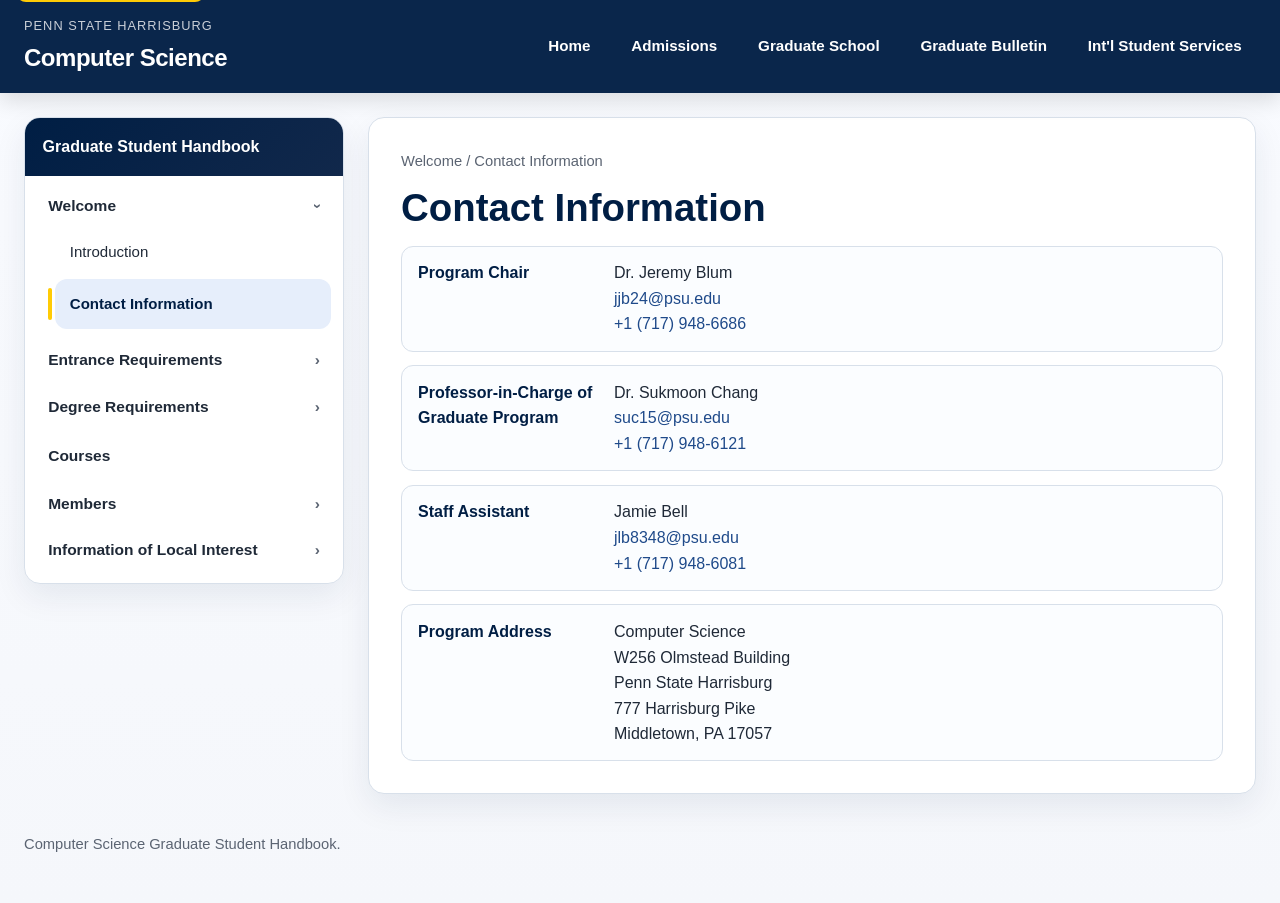
==== contact.html @ f16cbaa9 "Add files via upload" ====
<!DOCTYPE html>
<html lang="en">
<head>
  <meta charset="UTF-8" />
  <meta name="viewport" content="width=device-width, initial-scale=1.0" />
  <title>Computer Science Graduate Student Handbook | Contact Information</title>
  <link rel="stylesheet" href="style.css" />
  <script defer src="accordion.js"></script>
</head>
<body data-page="contact.html">
  <a class="skip-link" href="#main-content">Skip to main content</a>

  <header class="site-header">
    <div class="header-inner">
      <div class="site-branding">
        <p class="eyebrow">Penn State Harrisburg</p>
        <a class="site-title" href="index.html">Computer Science</a>
      </div>
      <nav class="top-nav" aria-label="Top menu">
        <a href="index.html">Home</a>
        <a href="https://harrisburg.psu.edu/admissions/graduate-admissions">Admissions</a>
        <a href="https://gradschool.psu.edu/">Graduate School</a>
        <a href="https://bulletins.psu.edu/graduate/">Graduate Bulletin</a>
        <a href="https://harrisburg.psu.edu/global/international-students">Int'l Student Services</a>
      </nav>
    </div>
  </header>

  <div class="layout">
    <aside class="sidebar" aria-label="Graduate handbook navigation">
      <div class="sidebar-card">
        <div class="sidebar-header">
          <h2>Graduate Student Handbook</h2>
        </div>
        <nav class="sidebar-nav" aria-label="Sidebar navigation">
          <div class="accordion-section" data-section="welcome">
            <button class="accordion-button" aria-expanded="false" aria-controls="panel-welcome">
              <span class="accordion-label">Welcome</span>
              <span class="chevron">›</span>
            </button>
            <div class="accordion-panel" id="panel-welcome" hidden>
              <a href="index.html">Introduction</a>
              <a href="contact.html">Contact Information</a>
            </div>
          </div>
          <!--<a class="sidebar-link" href="entrance.html">Entrance Requirements</a>-->
          <div class="accordion-section" data-section="entrance-requirements">
            <button class="accordion-button" aria-expanded="false" aria-controls="panel-entrance">
              <span class="accordion-label">Entrance Requirements</span>
              <span class="chevron">›</span>
            </button>
            <div class="accordion-panel" id="panel-entrance" hidden>
              <a href="entrance-ms.html">MS Program</a>
              <a href="entrance-iug.html">IUG</a>
            </div>
          </div>
          <div class="accordion-section" data-section="degree-requirements">
            <button class="accordion-button" aria-expanded="false" aria-controls="panel-degree">
              <span class="accordion-label">Degree Requirements</span>
              <span class="chevron">›</span>
            </button>
            <div class="accordion-panel" id="panel-degree" hidden>
              <a href="degree-ms.html">MS Program</a>
              <a href="degree-iug.html">IUG</a>
            </div>
          </div>
          <a class="sidebar-link" href="courses.html">Courses</a>
          <div class="accordion-section" data-section="members">
            <button class="accordion-button" aria-expanded="false" aria-controls="panel-members">
              <span class="accordion-label">Members</span>
              <span class="chevron">›</span>
            </button>
            <div class="accordion-panel" id="panel-members" hidden>
              <a href="students.html">Students</a>
              <a href="faculty.html">Faculty</a>
            </div>
          </div>
          <div class="accordion-section" data-section="local-interest">
            <button class="accordion-button" aria-expanded="false" aria-controls="panel-local-interest">
              <span class="accordion-label">Information of Local Interest</span>
              <span class="chevron">›</span>
            </button>
            <div class="accordion-panel" id="panel-local-interest" hidden>
              <a href="faq.html">FAQ</a>
              <a href="todolist.html">To Do List for New Students</a>
              <a href="sunlab-guide.html">SUN Lab Usage Guide</a>
              <a href="ethical-use.html">Ethical Uses of Computing Resources</a>
              <a href="https://www.registrar.psu.edu/academic-calendars/">Academic Calendar <span class="external-indicator">↗</span></a>
              <a href="https://www.facebook.com/pennstateharrisburg/">Facebook <span class="external-indicator">↗</span></a>
              <a href="https://www.instagram.com/pennstateharrisburg/">Instagram <span class="external-indicator">↗</span></a>
              <a href="https://www.linkedin.com/school/penn-state-harrisburg">LinkedIn <span class="external-indicator">↗</span></a>
              <a href="https://www.youtube.com/PennStateHarrisburg">Youtube <span class="external-indicator">↗</span></a>
            </div>
          </div>
        </nav>
      </div>
    </aside>

    <main id="main-content" class="content">
      <div class="page-card">
        <p class="breadcrumb">Welcome / Contact Information</p>
        <h1>Contact Information</h1>
 
        <div class="table-like">
          <div class="table-row">
            <strong>Program Chair</strong>
            <span>Dr. Jeremy Blum<br /><a href="mailto:jjb24@psu.edu">jjb24@psu.edu</a><br /><a href="tel:+17179486686">+1 (717) 948-6686</a></span>
          </div>
          <div class="table-row">
            <strong>Professor-in-Charge of Graduate Program</strong>
            <span>Dr. Sukmoon Chang<br /><a href="mailto:suc15@psu.edu">suc15@psu.edu</a><br /><a href="tel:+17179486121">+1 (717) 948-6121</a></span>
          </div>
          <div class="table-row">
            <strong>Staff Assistant</strong>
            <span>Jamie Bell<br /><a href="mailto:jlb8348@psu.edu">jlb8348@psu.edu</a><br /><a href="tel:+17179486081">+1 (717) 948-6081</a></span>
          </div>
          <div class="table-row">
            <strong>Program Address</strong>
            <span>Computer Science<br />W256 Olmstead Building<br />Penn State Harrisburg<br />777 Harrisburg Pike<br />Middletown, PA 17057</span>
          </div>
        </div>


	<!--
        <section>
          <h2>Recommended contact workflow</h2>
          <ol>
            <li>Contact the Graduate Program Coordinator for program questions, planning guidance, and general graduate handbook support.</li>
            <li>Contact the Program Chair for higher-level academic matters, approvals, or program-specific policy questions.</li>
            <li>Contact the Staff Assistant for administrative support and routine office coordination.</li>
          </ol>
        </section>

        <div class="callout">
          For the most efficient response, include your full name, Penn State email address, program status, and a short description of your question when reaching out.
        </div>
	-->

	
      </div>
    </main>
  </div>

  
  <footer class="site-footer">
    <p>Computer Science Graduate Student Handbook.</p>
  </footer>
</body>
</html>
---- style.css ----
:root {
  --psu-blue: #001e44;
  --psu-blue-2: #1f4a8a;
  --psu-navy: #11284b;
  --psu-gold: #ffcb05;
  --bg: #f5f7fb;
  --surface: #ffffff;
  --surface-2: #edf2f8;
  --border: #d8e0ea;
  --text: #1f2937;
  --muted: #5b6472;
  --shadow: 0 12px 32px rgba(17, 40, 75, 0.08);
  --radius: 16px;
  --sidebar-width: 320px;
  --content-max: 960px;
}

* {
  box-sizing: border-box;
}

html {
  scroll-behavior: smooth;
}

body {
  margin: 0;
  font-family: Inter, Arial, Helvetica, sans-serif;
  color: var(--text);
  background: linear-gradient(180deg, #f9fbff 0%, var(--bg) 100%);
  line-height: 1.6;
}

img {
  max-width: 100%;
}

a {
  color: var(--psu-blue-2);
  text-decoration: none;
}

a:hover {
  text-decoration: underline;
}

button,
a {
  transition: background 0.2s ease, color 0.2s ease, transform 0.2s ease;
}

:focus-visible {
  outline: 3px solid var(--psu-gold);
  outline-offset: 3px;
}

.skip-link {
  position: absolute;
  left: 1rem;
  top: -3rem;
  background: var(--psu-gold);
  color: #111827;
  padding: 0.75rem 1rem;
  border-radius: 10px;
  font-weight: 700;
  z-index: 1000;
}

.skip-link:focus {
  top: 1rem;
}

.site-header {
  position: sticky;
  top: 0;
  z-index: 100;
  background: rgba(0, 30, 68, 0.96);
  color: #fff;
  backdrop-filter: blur(10px);
  box-shadow: 0 8px 20px rgba(0, 0, 0, 0.12);
}

.header-inner {
  max-width: 1440px;
  margin: 0 auto;
  padding: 1rem 1.5rem;
  display: flex;
  align-items: center;
  justify-content: space-between;
  gap: 1.5rem;
}

.site-branding {
  min-width: 240px;
}

.eyebrow {
  margin: 0 0 0.15rem;
  font-size: 0.8rem;
  letter-spacing: 0.08em;
  text-transform: uppercase;
  color: rgba(255, 255, 255, 0.78);
}

.site-title {
  display: inline-block;
  color: #fff;
  font-size: 1.5rem;
  font-weight: 800;
  letter-spacing: -0.02em;
}

.site-title:hover {
  text-decoration: none;
}

.top-nav {
  display: flex;
  align-items: center;
  justify-content: flex-end;
  flex-wrap: wrap;
  gap: 0.75rem;
}

.top-nav a {
  color: #fff;
  padding: 0.6rem 0.9rem;
  border-radius: 999px;
  font-weight: 600;
  font-size: 0.95rem;
}

.top-nav a:hover,
.top-nav a:focus-visible {
  text-decoration: none;
  background: rgba(255, 255, 255, 0.12);
}

.layout {
  max-width: 1440px;
  margin: 0 auto;
  padding: 1.5rem;
  display: grid;
  grid-template-columns: minmax(260px, var(--sidebar-width)) minmax(0, 1fr);
  gap: 1.5rem;
  align-items: start;
}

.sidebar {
  position: sticky;
  top: 98px;
}

.sidebar-card,
.page-card {
  background: var(--surface);
  border: 1px solid var(--border);
  border-radius: var(--radius);
  box-shadow: var(--shadow);
}

.sidebar-card {
  overflow: hidden;
}

.sidebar-header {
  padding: 1rem 1.1rem;
  background: linear-gradient(135deg, var(--psu-blue) 0%, var(--psu-navy) 100%);
  color: #fff;
}

.sidebar-header h2 {
  margin: 0;
  font-size: 1rem;
}

.sidebar-header p {
  margin: 0.35rem 0 0;
  color: rgba(255, 255, 255, 0.8);
  font-size: 0.9rem;
}

.sidebar-nav {
  padding: 0.5rem;
}

.sidebar-link,
.accordion-button,
.accordion-panel a {
  width: 100%;
  display: flex;
  align-items: center;
  justify-content: space-between;
  gap: 0.75rem;
  padding: 0.8rem 0.95rem;
  border-radius: 12px;
  color: var(--text);
  font-weight: 600;
  font-size: 0.97rem;
}

.sidebar-link:hover,
.accordion-button:hover,
.accordion-panel a:hover,
.sidebar-link:focus-visible,
.accordion-button:focus-visible,
.accordion-panel a:focus-visible {
  background: var(--surface-2);
  text-decoration: none;
}

.accordion-section {
  margin-bottom: 0.2rem;
}

.accordion-button {
  background: transparent;
  border: 0;
  cursor: pointer;
  text-align: left;
}

.accordion-label {
  display: flex;
  align-items: center;
  gap: 0;
}

.accordion-icon {
  display: none;
}

.chevron {
  color: var(--muted);
  transition: transform 0.2s ease;
}

.accordion-section.open .chevron {
  transform: rotate(90deg);
}

.accordion-panel {
  display: grid;
  gap: 0.15rem;
  padding: 0 0.25rem 0.35rem 1.35rem;
}

.accordion-panel[hidden] {
  display: none;
}

.accordion-panel a {
  font-weight: 500;
  font-size: 0.94rem;
}

.sidebar a.active {
  background: #e6eefb;
  color: var(--psu-blue);
  font-weight: 700;
  position: relative;
}

.sidebar a.active::before {
  content: "";
  position: absolute;
  left: -0.4rem;
  top: 0.55rem;
  bottom: 0.55rem;
  width: 4px;
  border-radius: 999px;
  background: var(--psu-gold);
}

.content {
  min-width: 0;
}

.page-card {
  padding: 2rem;
}

.breadcrumb {
  margin: 0 0 0.85rem;
  color: var(--muted);
  font-size: 0.92rem;
}

h1 {
  margin: 0 0 0.85rem;
  font-size: clamp(2rem, 3vw, 2.75rem);
  line-height: 1.1;
  color: var(--psu-blue);
}

.lead {
  font-size: 1.08rem;
  color: #334155;
  max-width: 70ch;
}

.content-grid {
  display: grid;
  grid-template-columns: repeat(auto-fit, minmax(220px, 1fr));
  gap: 1rem;
  margin: 1.5rem 0;
}

.info-card {
  border: 1px solid var(--border);
  border-radius: 14px;
  padding: 1rem;
  background: linear-gradient(180deg, #ffffff 0%, #f8fbff 100%);
}

.info-card h2,
.info-card h3,
section h2 {
  margin-top: 0;
  color: var(--psu-navy);
}

section + section {
  margin-top: 1.6rem;
}

ul,
ol {
  padding-left: 1.2rem;
}

.callout {
  margin: 1.4rem 0;
  padding: 1rem 1.1rem;
  border-left: 4px solid var(--psu-gold);
  background: #fff9e6;
  border-radius: 12px;
}

.table-like {
  display: grid;
  gap: 0.85rem;
  margin-top: 1rem;
}

.table-row {
  display: grid;
  grid-template-columns: 180px 1fr;
  gap: 1rem;
  padding: 0.85rem 1rem;
  border: 1px solid var(--border);
  border-radius: 12px;
  background: #fbfdff;
}

.table-row strong {
  color: var(--psu-blue);
}

.table-like[role="table"] .table-row {
  grid-template-columns: 56px minmax(0, 2.2fr) minmax(120px, 1fr) minmax(140px, 1fr);
  align-items: center;
}

.table-like[role="faculty-table"] .table-row {
  grid-template-columns: minmax(0, 1fr) minmax(120px, 1fr);
  align-items: center;
}

.table-like[role="table"] .table-row strong,
.table-like[role="table"] .table-row span,
.table-like[role="faculty-table"] .table-row strong,
.table-like[role="faculty-table"] .table-row span{
  min-width: 0;
  white-space: nowrap;
}

.content-accordion-list {
  display: grid;
  gap: 1rem;
  margin-top: 1.5rem;
}

.content-accordion {
  border: 1px solid var(--border);
  border-radius: 16px;
  background: linear-gradient(180deg, #ffffff 0%, #f8fbff 100%);
  box-shadow: 0 8px 24px rgba(17, 40, 75, 0.06);
  overflow: hidden;
  scroll-margin-top: 120px;
}

.content-accordion-button {
  width: 100%;
  display: flex;
  align-items: center;
  justify-content: space-between;
  gap: 1rem;
  padding: 1rem 1.15rem;
  border: 0;
  background: transparent;
  color: var(--psu-navy);
  cursor: pointer;
  text-align: left;
  font: inherit;
  font-weight: 700;
}

.content-accordion-button:hover,
.content-accordion-button:focus-visible {
  background: #eef4fc;
}

.content-accordion-title {
  font-size: 1rem;
  line-height: 1.35;
}

.content-accordion-indicator {
  flex-shrink: 0;
  width: 2rem;
  height: 2rem;
  display: inline-flex;
  align-items: center;
  justify-content: center;
  border-radius: 999px;
  background: #e6eefb;
  color: var(--psu-blue);
  font-size: 1.3rem;
  font-weight: 700;
  line-height: 1;
  transition: transform 0.2s ease, background 0.2s ease, color 0.2s ease;
}

.content-accordion.open .content-accordion-indicator {
  transform: rotate(45deg);
  background: var(--psu-blue);
  color: #fff;
}

.content-accordion-panel {
  padding: 0 1.15rem 1.15rem;
  color: #334155;
}

.content-accordion-panel[hidden] {
  display: none;
}

.content-accordion-panel p {
  margin: 0.75rem 0 0;
}

.content-accordion-panel p:first-child {
  margin-top: 0;
}

.site-footer {
  max-width: 1440px;
  margin: 0 auto;
  padding: 0 1.5rem 2rem;
  color: var(--muted);
  font-size: 0.92rem;
}

.external-indicator {
  color: var(--muted);
  font-size: 0.88rem;
  margin-left: 0;
}

@media (max-width: 1024px) {
  .layout {
    grid-template-columns: 1fr;
  }

  .sidebar {
    position: static;
  }
}

@media (max-width: 760px) {
  .header-inner {
    align-items: flex-start;
    flex-direction: column;
  }

  .top-nav {
    justify-content: flex-start;
  }

  .page-card {
    padding: 1.4rem;
  }

  .table-row {
    grid-template-columns: 1fr;
    gap: 0.35rem;
  }

  .table-like[role="table"] .table-row {
    grid-template-columns: 1fr;
  }

  .table-like[role="table"] .table-row strong,
  .table-like[role="table"] .table-row span {
    white-space: normal;
  }

  .content-accordion-button {
    padding: 0.95rem 1rem;
  }

  .content-accordion-panel {
    padding: 0 1rem 1rem;
  }
}






/* Multi-line code block container */
.code-block-container {
  background-color: #1e1e1e;
  border: 1px solid #333333;
  border-radius: 6px;
  padding: 7px 7px 7px 16px;
  overflow-x: auto;
  margin: 12px 0;
}

/* Text styling inside the code block */
.code-block-text {
  font-family: 'Fira Code', 'Courier New', monospace;
  font-size: 14px;
  color: #9cdcfe;
  line-height: 1.5;
}

/* Compact style for inline text snippets */
.code-inline {
  background-color: #f1f3f5;
  color: #d63384;
  padding: 2px 6px;
  border-radius: 4px;
  font-family: monospace;
  font-size: 0.9em;
}
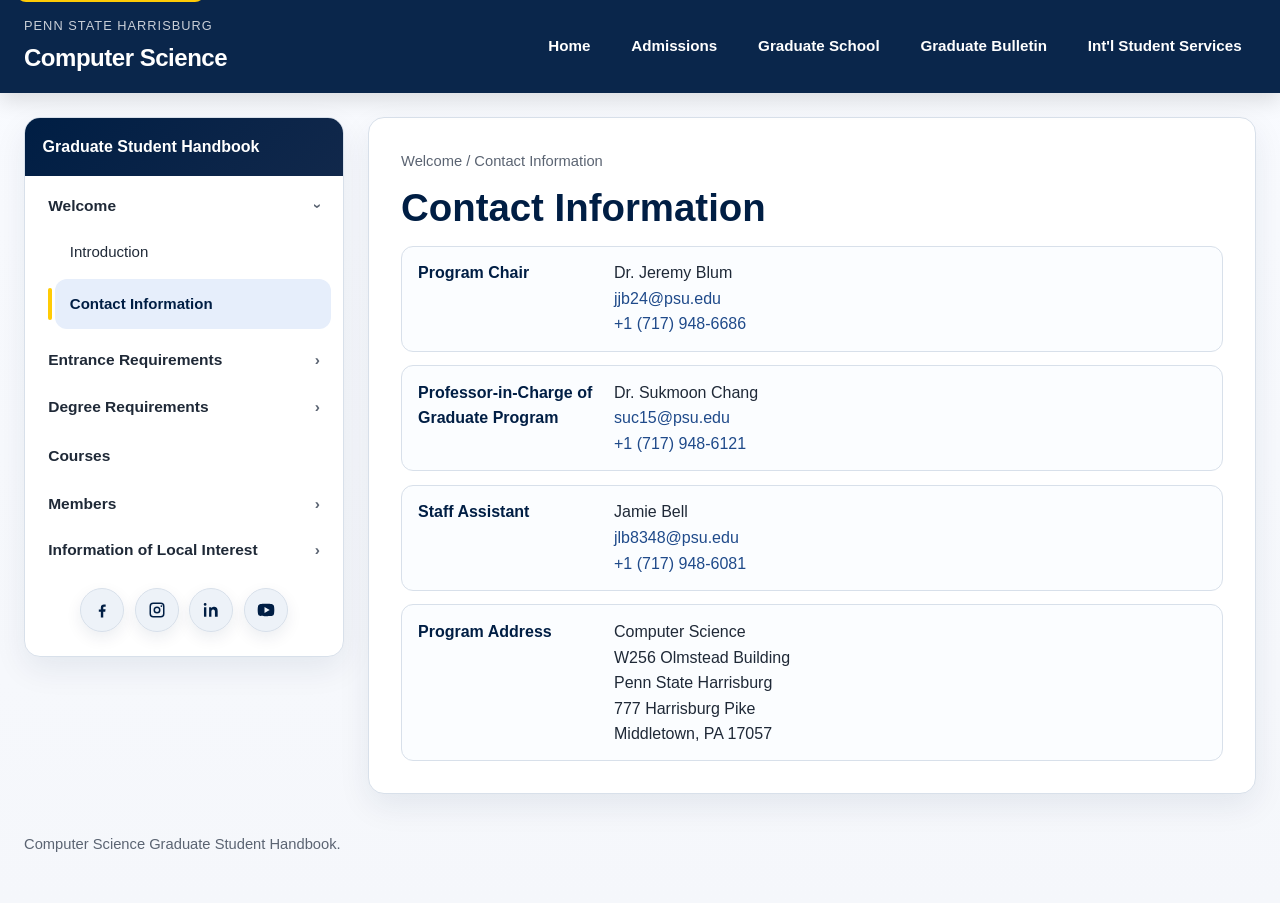
==== commit 61ae050a: "using social media icons" ====
--- a/contact.html
+++ b/contact.html
@@ -1,149 +1,140 @@
 <!DOCTYPE html>
+
 <html lang="en">
-<head>
-  <meta charset="UTF-8" />
-  <meta name="viewport" content="width=device-width, initial-scale=1.0" />
-  <title>Computer Science Graduate Student Handbook | Contact Information</title>
-  <link rel="stylesheet" href="style.css" />
-  <script defer src="accordion.js"></script>
-</head>
-<body data-page="contact.html">
-  <a class="skip-link" href="#main-content">Skip to main content</a>
-
-  <header class="site-header">
-    <div class="header-inner">
-      <div class="site-branding">
-        <p class="eyebrow">Penn State Harrisburg</p>
-        <a class="site-title" href="index.html">Computer Science</a>
+  <head>
+    <meta charset="utf-8"/>
+    <meta content="width=device-width, initial-scale=1.0" name="viewport"/>
+    <title>Computer Science Graduate Student Handbook | Contact Information</title>
+    <link href="style.css" rel="stylesheet"/>
+    <script defer="" src="accordion.js"></script>
+  </head>
+  <body data-page="contact.html">
+    <a class="skip-link" href="#main-content">Skip to main content</a>
+    <header class="site-header">
+      <div class="header-inner">
+	<div class="site-branding">
+	  <p class="eyebrow">Penn State Harrisburg</p>
+	  <a class="site-title" href="index.html">Computer Science</a>
+	</div>
+	<nav aria-label="Top menu" class="top-nav">
+	  <a href="index.html">Home</a>
+	  <a href="https://harrisburg.psu.edu/admissions/graduate-admissions">Admissions</a>
+	  <a href="https://gradschool.psu.edu/">Graduate School</a>
+	  <a href="https://bulletins.psu.edu/graduate/">Graduate Bulletin</a>
+	  <a href="https://harrisburg.psu.edu/global/international-students">Int'l Student Services</a>
+	</nav>
       </div>
-      <nav class="top-nav" aria-label="Top menu">
-        <a href="index.html">Home</a>
-        <a href="https://harrisburg.psu.edu/admissions/graduate-admissions">Admissions</a>
-        <a href="https://gradschool.psu.edu/">Graduate School</a>
-        <a href="https://bulletins.psu.edu/graduate/">Graduate Bulletin</a>
-        <a href="https://harrisburg.psu.edu/global/international-students">Int'l Student Services</a>
-      </nav>
-    </div>
-  </header>
-
-  <div class="layout">
-    <aside class="sidebar" aria-label="Graduate handbook navigation">
-      <div class="sidebar-card">
-        <div class="sidebar-header">
-          <h2>Graduate Student Handbook</h2>
-        </div>
-        <nav class="sidebar-nav" aria-label="Sidebar navigation">
-          <div class="accordion-section" data-section="welcome">
-            <button class="accordion-button" aria-expanded="false" aria-controls="panel-welcome">
-              <span class="accordion-label">Welcome</span>
-              <span class="chevron">›</span>
-            </button>
-            <div class="accordion-panel" id="panel-welcome" hidden>
-              <a href="index.html">Introduction</a>
-              <a href="contact.html">Contact Information</a>
-            </div>
-          </div>
-          <!--<a class="sidebar-link" href="entrance.html">Entrance Requirements</a>-->
-          <div class="accordion-section" data-section="entrance-requirements">
-            <button class="accordion-button" aria-expanded="false" aria-controls="panel-entrance">
-              <span class="accordion-label">Entrance Requirements</span>
-              <span class="chevron">›</span>
-            </button>
-            <div class="accordion-panel" id="panel-entrance" hidden>
-              <a href="entrance-ms.html">MS Program</a>
-              <a href="entrance-iug.html">IUG</a>
-            </div>
-          </div>
-          <div class="accordion-section" data-section="degree-requirements">
-            <button class="accordion-button" aria-expanded="false" aria-controls="panel-degree">
-              <span class="accordion-label">Degree Requirements</span>
-              <span class="chevron">›</span>
-            </button>
-            <div class="accordion-panel" id="panel-degree" hidden>
-              <a href="degree-ms.html">MS Program</a>
-              <a href="degree-iug.html">IUG</a>
-            </div>
-          </div>
-          <a class="sidebar-link" href="courses.html">Courses</a>
-          <div class="accordion-section" data-section="members">
-            <button class="accordion-button" aria-expanded="false" aria-controls="panel-members">
-              <span class="accordion-label">Members</span>
-              <span class="chevron">›</span>
-            </button>
-            <div class="accordion-panel" id="panel-members" hidden>
-              <a href="students.html">Students</a>
-              <a href="faculty.html">Faculty</a>
-            </div>
-          </div>
-          <div class="accordion-section" data-section="local-interest">
-            <button class="accordion-button" aria-expanded="false" aria-controls="panel-local-interest">
-              <span class="accordion-label">Information of Local Interest</span>
-              <span class="chevron">›</span>
-            </button>
-            <div class="accordion-panel" id="panel-local-interest" hidden>
-              <a href="faq.html">FAQ</a>
-              <a href="todolist.html">To Do List for New Students</a>
-              <a href="sunlab-guide.html">SUN Lab Usage Guide</a>
-              <a href="ethical-use.html">Ethical Uses of Computing Resources</a>
-              <a href="https://www.registrar.psu.edu/academic-calendars/">Academic Calendar <span class="external-indicator">↗</span></a>
-              <a href="https://www.facebook.com/pennstateharrisburg/">Facebook <span class="external-indicator">↗</span></a>
-              <a href="https://www.instagram.com/pennstateharrisburg/">Instagram <span class="external-indicator">↗</span></a>
-              <a href="https://www.linkedin.com/school/penn-state-harrisburg">LinkedIn <span class="external-indicator">↗</span></a>
-              <a href="https://www.youtube.com/PennStateHarrisburg">Youtube <span class="external-indicator">↗</span></a>
-            </div>
-          </div>
-        </nav>
-      </div>
-    </aside>
-
-    <main id="main-content" class="content">
-      <div class="page-card">
-        <p class="breadcrumb">Welcome / Contact Information</p>
-        <h1>Contact Information</h1>
- 
-        <div class="table-like">
-          <div class="table-row">
-            <strong>Program Chair</strong>
-            <span>Dr. Jeremy Blum<br /><a href="mailto:jjb24@psu.edu">jjb24@psu.edu</a><br /><a href="tel:+17179486686">+1 (717) 948-6686</a></span>
-          </div>
-          <div class="table-row">
-            <strong>Professor-in-Charge of Graduate Program</strong>
-            <span>Dr. Sukmoon Chang<br /><a href="mailto:suc15@psu.edu">suc15@psu.edu</a><br /><a href="tel:+17179486121">+1 (717) 948-6121</a></span>
-          </div>
-          <div class="table-row">
-            <strong>Staff Assistant</strong>
-            <span>Jamie Bell<br /><a href="mailto:jlb8348@psu.edu">jlb8348@psu.edu</a><br /><a href="tel:+17179486081">+1 (717) 948-6081</a></span>
-          </div>
-          <div class="table-row">
-            <strong>Program Address</strong>
-            <span>Computer Science<br />W256 Olmstead Building<br />Penn State Harrisburg<br />777 Harrisburg Pike<br />Middletown, PA 17057</span>
-          </div>
-        </div>
+    </header>
+    <div class="layout">
+      <aside aria-label="Graduate handbook navigation" class="sidebar">
+	<div class="sidebar-card">
+	  <div class="sidebar-header">
+	    <h2>Graduate Student Handbook</h2>
+	  </div>
+	  <nav aria-label="Sidebar navigation" class="sidebar-nav">
+	    <div class="accordion-section" data-section="welcome">
+	      <button aria-controls="panel-welcome" aria-expanded="false" class="accordion-button">
+		<span class="accordion-label">Welcome</span>
+		<span class="chevron">›</span>
+	      </button>
+	      <div class="accordion-panel" hidden="" id="panel-welcome">
+		<a href="index.html">Introduction</a>
+		<a href="contact.html">Contact Information</a>
+	      </div>
+	    </div>
+	    <!--<a class="sidebar-link" href="entrance.html">Entrance Requirements</a>-->
+	    <div class="accordion-section" data-section="entrance-requirements">
+	      <button aria-controls="panel-entrance" aria-expanded="false" class="accordion-button">
+		<span class="accordion-label">Entrance Requirements</span>
+		<span class="chevron">›</span>
+	      </button>
+	      <div class="accordion-panel" hidden="" id="panel-entrance">
+		<a href="entrance-ms.html">MS Program</a>
+		<a href="entrance-iug.html">IUG</a>
+	      </div>
+	    </div>
+	    <div class="accordion-section" data-section="degree-requirements">
+	      <button aria-controls="panel-degree" aria-expanded="false" class="accordion-button">
+		<span class="accordion-label">Degree Requirements</span>
+		<span class="chevron">›</span>
+	      </button>
+	      <div class="accordion-panel" hidden="" id="panel-degree">
+		<a href="degree-ms.html">MS Program</a>
+		<a href="degree-iug.html">IUG</a>
+	      </div>
+	    </div>
+	    <a class="sidebar-link" href="courses.html">Courses</a>
+	    <div class="accordion-section" data-section="members">
+	      <button aria-controls="panel-members" aria-expanded="false" class="accordion-button">
+		<span class="accordion-label">Members</span>
+		<span class="chevron">›</span>
+	      </button>
+	      <div class="accordion-panel" hidden="" id="panel-members">
+		<a href="students.html">Students</a>
+		<a href="faculty.html">Faculty</a>
+	      </div>
+	    </div>
+	    <div class="accordion-section" data-section="local-interest">
+	      <button aria-controls="panel-local-interest" aria-expanded="false" class="accordion-button">
+		<span class="accordion-label">Information of Local Interest</span>
+		<span class="chevron">›</span>
+	      </button>
+	      <div class="accordion-panel" hidden="" id="panel-local-interest">
+		<a href="faq.html">FAQ</a>
+		<a href="todolist.html">To Do List for New Students</a>
+		<a href="sunlab-guide.html">SUN Lab Usage Guide</a>
+		<a href="ethical-use.html">Ethical Uses of Computing Resources</a>
+		<a href="https://www.registrar.psu.edu/academic-calendars/">Academic Calendar <span class="external-indicator">↗</span></a>
 
 
-	<!--
-        <section>
-          <h2>Recommended contact workflow</h2>
-          <ol>
-            <li>Contact the Graduate Program Coordinator for program questions, planning guidance, and general graduate handbook support.</li>
-            <li>Contact the Program Chair for higher-level academic matters, approvals, or program-specific policy questions.</li>
-            <li>Contact the Staff Assistant for administrative support and routine office coordination.</li>
-          </ol>
-        </section>
 
-        <div class="callout">
-          For the most efficient response, include your full name, Penn State email address, program status, and a short description of your question when reaching out.
-        </div>
-	-->
 
-	
-      </div>
-    </main>
-  </div>
+	      </div>
+	    </div><div aria-label="Social media links" class="sidebar-social-row"><a aria-label="Facebook" class="social-icon-link" href="https://www.facebook.com/pennstateharrisburg/" title="Facebook"><svg aria-hidden="true" viewbox="0 0 24 24"><path d="M13.5 21v-7h2.4l.36-2.8H13.5V9.41c0-.81.23-1.36 1.39-1.36H16.4V5.54c-.26-.03-1.14-.1-2.17-.1-2.15 0-3.63 1.31-3.63 3.73v2.08H8.16V14h2.44v7h2.9Z"></path></svg><span class="sr-only">Facebook</span></a><a aria-label="Instagram" class="social-icon-link" href="https://www.instagram.com/pennstateharrisburg/" title="Instagram"><svg aria-hidden="true" viewbox="0 0 24 24"><path d="M7.5 3h9A4.5 4.5 0 0 1 21 7.5v9a4.5 4.5 0 0 1-4.5 4.5h-9A4.5 4.5 0 0 1 3 16.5v-9A4.5 4.5 0 0 1 7.5 3Zm0 1.8A2.7 2.7 0 0 0 4.8 7.5v9a2.7 2.7 0 0 0 2.7 2.7h9a2.7 2.7 0 0 0 2.7-2.7v-9a2.7 2.7 0 0 0-2.7-2.7h-9Zm9.75 1.35a1.05 1.05 0 1 1 0 2.1 1.05 1.05 0 0 1 0-2.1ZM12 7.8A4.2 4.2 0 1 1 7.8 12 4.2 4.2 0 0 1 12 7.8Zm0 1.8A2.4 2.4 0 1 0 14.4 12 2.4 2.4 0 0 0 12 9.6Z"></path></svg><span class="sr-only">Instagram</span></a><a aria-label="LinkedIn" class="social-icon-link" href="https://www.linkedin.com/school/penn-state-harrisburg" title="LinkedIn"><svg aria-hidden="true" viewbox="0 0 24 24"><path d="M6.43 8.78H3.56V20h2.87V8.78Zm.19-3.47A1.66 1.66 0 0 0 4.94 3.6a1.67 1.67 0 1 0 0 3.34 1.66 1.66 0 0 0 1.68-1.63ZM20 13.08c0-3.38-1.8-4.95-4.21-4.95A3.65 3.65 0 0 0 12.5 9.9V8.78H9.75c.04.74 0 11.22 0 11.22h2.75v-6.26c0-.34.03-.68.13-.92a2.18 2.18 0 0 1 2.05-1.46c1.45 0 2.03 1.1 2.03 2.72V20H20v-6.92Z"></path></svg><span class="sr-only">LinkedIn</span></a><a aria-label="YouTube" class="social-icon-link" href="https://www.youtube.com/PennStateHarrisburg" title="YouTube"><svg aria-hidden="true" viewbox="0 0 24 24"><path d="M21.58 7.19a2.98 2.98 0 0 0-2.1-2.11C17.63 4.6 12 4.6 12 4.6s-5.63 0-7.48.48A2.98 2.98 0 0 0 2.42 7.2 31.3 31.3 0 0 0 2 12a31.3 31.3 0 0 0 .42 4.81 2.98 2.98 0 0 0 2.1 2.11c1.85.48 7.48.48 7.48.48s5.63 0 7.48-.48a2.98 2.98 0 0 0 2.1-2.11A31.3 31.3 0 0 0 22 12a31.3 31.3 0 0 0-.42-4.81ZM10.2 15.61V8.39L16.45 12 10.2 15.61Z"></path></svg><span class="sr-only">YouTube</span></a></div>
+	  </nav>
+	</div>
+      </aside>
+      <main class="content" id="main-content">
+	<div class="page-card">
+	  <p class="breadcrumb">Welcome / Contact Information</p>
+	  <h1>Contact Information</h1>
+	  <div class="table-like">
+	    <div class="table-row">
+	      <strong>Program Chair</strong>
+	      <span>Dr. Jeremy Blum<br/><a href="mailto:jjb24@psu.edu">jjb24@psu.edu</a><br/><a href="tel:+17179486686">+1 (717) 948-6686</a></span>
+	    </div>
+	    <div class="table-row">
+	      <strong>Professor-in-Charge of Graduate Program</strong>
+	      <span>Dr. Sukmoon Chang<br/><a href="mailto:suc15@psu.edu">suc15@psu.edu</a><br/><a href="tel:+17179486121">+1 (717) 948-6121</a></span>
+	    </div>
+	    <div class="table-row">
+	      <strong>Staff Assistant</strong>
+	      <span>Jamie Bell<br/><a href="mailto:jlb8348@psu.edu">jlb8348@psu.edu</a><br/><a href="tel:+17179486081">+1 (717) 948-6081</a></span>
+	    </div>
+	    <div class="table-row">
+	      <strong>Program Address</strong>
+	      <span>Computer Science<br/>W256 Olmstead Building<br/>Penn State Harrisburg<br/>777 Harrisburg Pike<br/>Middletown, PA 17057</span>
+	    </div>
+	  </div>
+	  <!--
+              <section>
+		<h2>Recommended contact workflow</h2>
+		<ol>
+		  <li>Contact the Graduate Program Coordinator for program questions, planning guidance, and general graduate handbook support.</li>
+		  <li>Contact the Program Chair for higher-level academic matters, approvals, or program-specific policy questions.</li>
+		  <li>Contact the Staff Assistant for administrative support and routine office coordination.</li>
+		</ol>
+              </section>
 
-  
-  <footer class="site-footer">
-    <p>Computer Science Graduate Student Handbook.</p>
-  </footer>
-</body>
+              <div class="callout">
+		For the most efficient response, include your full name, Penn State email address, program status, and a short description of your question when reaching out.
+              </div>
+	      -->
+	</div>
+      </main>
+    </div>
+    <footer class="site-footer">
+      <p>Computer Science Graduate Student Handbook.</p>
+    </footer>
+  </body>
 </html>
--- a/style.css
+++ b/style.css
@@ -548,3 +548,52 @@
   font-family: monospace;
   font-size: 0.9em;
 }
+
+
+.sidebar-social-row {
+  display: flex;
+  justify-content: center;
+  align-items: center;
+  gap: 0.65rem;
+  flex-wrap: wrap;
+  padding: 0.8rem 0.9rem 1rem;
+}
+
+.social-icon-link {
+  width: 44px;
+  height: 44px;
+  display: inline-flex;
+  align-items: center;
+  justify-content: center;
+  border-radius: 999px;
+  border: 1px solid var(--border);
+  background: var(--surface-2);
+  color: var(--psu-blue);
+  box-shadow: 0 6px 16px rgba(17, 40, 75, 0.08);
+}
+
+.social-icon-link:hover,
+.social-icon-link:focus-visible {
+  background: var(--psu-blue);
+  color: #fff;
+  text-decoration: none;
+  transform: translateY(-1px);
+}
+
+.social-icon-link svg {
+  width: 20px;
+  height: 20px;
+  fill: currentColor;
+}
+
+.sr-only {
+  position: absolute;
+  width: 1px;
+  height: 1px;
+  padding: 0;
+  margin: -1px;
+  overflow: hidden;
+  clip: rect(0, 0, 0, 0);
+  white-space: nowrap;
+  border: 0;
+}
